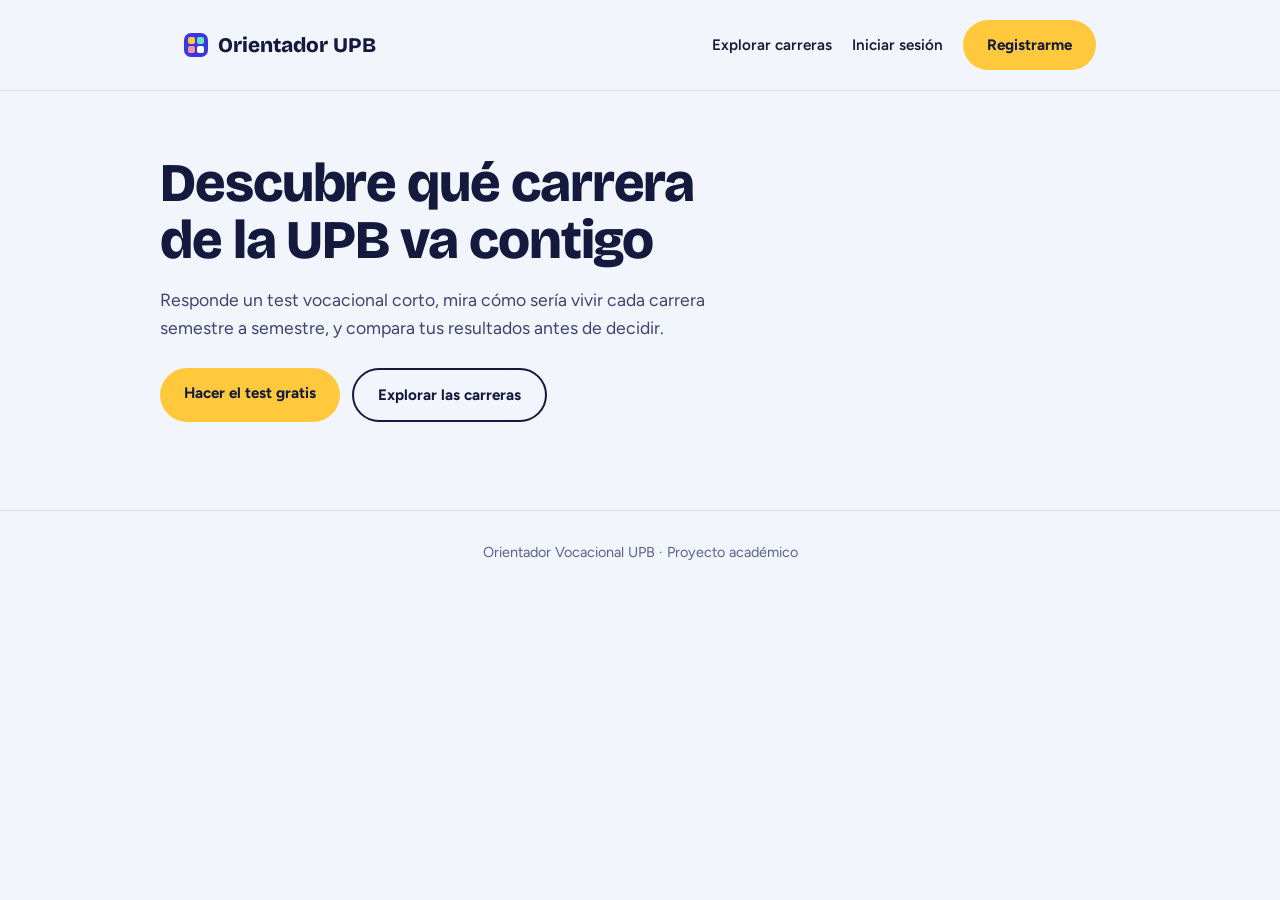
==== proyecto-registro/src/main/resources/static/index.html @ f537aee7 "Sprint 5 y 6" ====
<!DOCTYPE html>
<html lang="es">
<head>
    <meta charset="UTF-8">
    <meta name="viewport" content="width=device-width, initial-scale=1">
    <title>Orientador Vocacional UPB</title>
    <link rel="preconnect" href="https://fonts.googleapis.com">
    <link rel="preconnect" href="https://fonts.gstatic.com" crossorigin>
    <link href="https://fonts.googleapis.com/css2?family=Bricolage+Grotesque:opsz,wght@12..96,500;12..96,800&family=Figtree:wght@400;500;600&display=swap" rel="stylesheet">
    <link rel="stylesheet" href="css/estilo.css">
</head>
<body>
<header class="nav" id="nav"></header>
<main class="wrap hero">
    <h1>Descubre qué carrera de la UPB va contigo</h1>
    <p>Responde un test vocacional corto, mira cómo sería vivir cada carrera semestre a semestre, y compara tus resultados antes de decidir.</p>
    <div class="acts">
        <a class="btn sun" href="registro.html">Hacer el test gratis</a>
        <a class="btn outline" href="explorar.html">Explorar las carreras</a>
    </div>
</main>
<footer class="pie">Orientador Vocacional UPB · Proyecto académico</footer>
<script src="js/sesion.js"></script>
<script>pintarNav();</script>
</body>
</html>
---- proyecto-registro/src/main/resources/static/css/estilo.css ----
:root{
  --ink:#141a3d; --paper:#f3f5fc; --blue:#3a36e0; --sun:#ffc83d;
  --mint:#6fe0c0; --rose:#ff8fa3; --line:#d9ddf0; --white:#fff;
  --display:'Bricolage Grotesque',Georgia,sans-serif;
  --body:'Figtree',system-ui,-apple-system,'Segoe UI',sans-serif;
}
*{box-sizing:border-box;margin:0;padding:0}
html{scroll-behavior:smooth}
body{font-family:var(--body);color:var(--ink);background:var(--paper);line-height:1.6;font-size:1.0625rem;opacity:0;animation:aparecer .4s ease forwards}
@keyframes aparecer{to{opacity:1}}
h1,h2,h3{font-family:var(--display);line-height:1.05;letter-spacing:-.02em}
a{color:inherit}
:focus-visible{outline:3px solid var(--blue);outline-offset:3px;border-radius:6px}
.wrap{max-width:960px;margin:0 auto;padding:0 24px}

/* Nav */
header.nav{padding:20px 0;border-bottom:1px solid var(--line);margin-bottom:8px}
header.nav .wrap{display:flex;align-items:center;justify-content:space-between;gap:16px;flex-wrap:wrap}
.logo{font-family:var(--display);font-weight:800;font-size:1.3rem;text-decoration:none;display:flex;align-items:center;gap:10px}
.logo i{width:24px;height:24px;border-radius:7px;background:var(--blue);display:grid;grid-template-columns:1fr 1fr;gap:2px;padding:4px}
.logo i b{background:var(--sun);border-radius:2px;display:block}
.logo i b:nth-child(2){background:var(--mint)}
.logo i b:nth-child(3){background:var(--rose)}
.logo i b:nth-child(4){background:var(--white)}
.nav-links{display:flex;gap:20px;font-weight:600;align-items:center;flex-wrap:wrap}
.nav-links a{text-decoration:none;font-size:.95rem}
.nav-links a:hover{text-decoration:underline;text-underline-offset:5px}

/* Botones */
.btn{display:inline-block;background:var(--ink);color:var(--white);padding:13px 24px;border-radius:999px;font-weight:700;text-decoration:none;border:none;cursor:pointer;font-size:.95rem;transition:transform .15s,background .15s}
.btn:hover{background:var(--blue);transform:translateY(-2px)}
.btn:active{transform:translateY(0)}
.btn.sun{background:var(--sun);color:var(--ink)}
.btn.sun:hover{background:#ffd666}
.btn.outline{background:transparent;color:var(--ink);border:2px solid var(--ink)}
.btn.outline:hover{background:var(--ink);color:var(--white)}
.btn.block{display:block;width:100%;text-align:center}
.btn:disabled{opacity:.5;cursor:not-allowed;transform:none}

/* Tarjetas neo-brutalistas */
.card{background:var(--white);border:2px solid var(--ink);border-radius:20px;padding:24px;margin-bottom:18px;box-shadow:6px 6px 0 var(--ink);transition:transform .15s,box-shadow .15s}
.card.hoverable:hover{transform:translate(-3px,-3px);box-shadow:9px 9px 0 var(--ink)}
.card h3{font-size:1.25rem;margin-bottom:6px}

/* Hero (pagina de inicio) */
.hero{padding:56px 0 48px}
.hero h1{font-size:clamp(2.2rem,5vw,3.4rem);font-weight:800;max-width:16ch}
.hero p{margin:16px 0 26px;max-width:52ch;color:#3d4372;font-size:1.1rem}
.hero .acts{display:flex;gap:12px;flex-wrap:wrap}

/* Formularios (registro / login) */
.form-card{max-width:420px;margin:40px auto;background:var(--white);border:2px solid var(--ink);border-radius:22px;padding:34px;box-shadow:8px 8px 0 var(--ink)}
.form-card h2{margin-bottom:6px}
.form-card .sub{color:#5b6190;margin-bottom:22px;font-size:.95rem}
label{display:block;font-weight:600;font-size:.9rem;margin:14px 0 6px}
input[type=email],input[type=password],input[type=text]{width:100%;padding:12px 14px;border:2px solid var(--line);border-radius:12px;font-family:var(--body);font-size:1rem;transition:border-color .15s}
input:focus{border-color:var(--blue);outline:none}
small{color:#5b6190;font-size:.82rem}

/* Alertas */
.alerta{border-radius:14px;padding:12px 16px;margin:14px 0;font-weight:600;font-size:.92rem}
.alerta.error{background:#ffe3e8;color:#b3233f;border:2px solid var(--rose)}
.alerta.aviso{background:#fff4d6;color:#8a6400;border:2px solid var(--sun)}
.alerta.exito{background:#e3fbf3;color:#117a56;border:2px solid var(--mint)}

/* Badges */
.badge-area{display:inline-block;background:var(--mint);padding:5px 14px;border-radius:999px;font-size:.82rem;font-weight:700;margin-bottom:10px}

/* Barra de afinidad / progreso */
.bar{margin-bottom:14px}
.bar div{display:flex;justify-content:space-between;font-weight:700;font-size:.95rem;margin-bottom:6px}
.bar span{display:block;height:14px;border-radius:99px;background:var(--line);overflow:hidden}
.bar span i{display:block;height:100%;border-radius:99px;background:var(--blue);transition:width .6s cubic-bezier(.3,1.2,.4,1)}

.motivo{color:#5b6190;font-size:.93rem;margin-top:8px}
.detalle-seccion{margin-top:18px}
.detalle-seccion h4{font-size:.95rem;margin-bottom:6px;color:#3d4372;text-transform:uppercase;letter-spacing:.03em}

/* Grilla de tarjetas */
.grid-cards{display:grid;grid-template-columns:repeat(auto-fill,minmax(260px,1fr));gap:18px}

/* Pantalla de carga */
.pantalla-carga{display:none;position:fixed;inset:0;background:rgba(20,26,61,.92);color:var(--white);align-items:center;justify-content:center;flex-direction:column;gap:18px;z-index:50}
.spinner{width:48px;height:48px;border:5px solid #444b8c;border-top-color:var(--sun);border-radius:50%;animation:girar .8s linear infinite}
@keyframes girar{to{transform:rotate(360deg)}}

/* Opciones del test, como tarjetas seleccionables */
.opcion-test{display:block;border:2px solid var(--line);border-radius:14px;padding:14px 16px;margin:10px 0;cursor:pointer;font-weight:600;transition:border-color .15s,background .15s}
.opcion-test:hover{border-color:var(--blue)}
.opcion-test input{margin-right:10px}
.opcion-test.seleccionada{border-color:var(--blue);background:#eeeeff}

footer.pie{padding:30px 0;border-top:1px solid var(--line);color:#5b6190;font-size:.9rem;text-align:center;margin-top:40px}

@media(max-width:640px){
  .nav-links{display:none}
  .form-card{margin:24px auto;padding:24px}
}
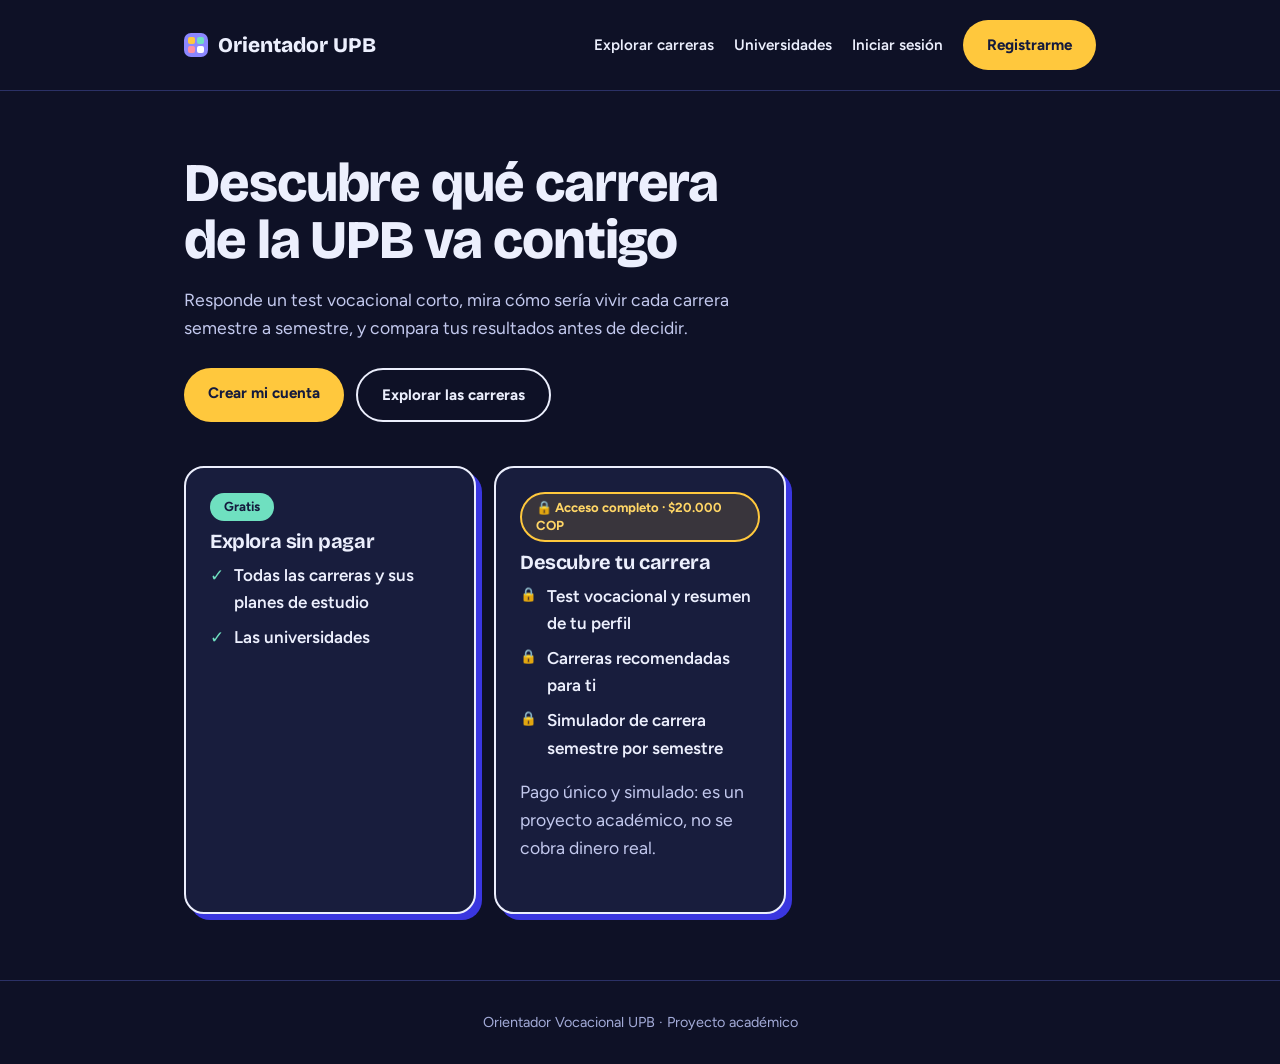
==== commit d90d5336: "Commit 10: Comprobar funcionamiento" ====
--- a/proyecto-registro/src/main/resources/static/index.html
+++ b/proyecto-registro/src/main/resources/static/index.html
@@ -15,12 +15,33 @@
     <h1>Descubre qué carrera de la UPB va contigo</h1>
     <p>Responde un test vocacional corto, mira cómo sería vivir cada carrera semestre a semestre, y compara tus resultados antes de decidir.</p>
     <div class="acts">
-        <a class="btn sun" href="registro.html">Hacer el test gratis</a>
+        <a class="btn sun" href="registro.html">Crear mi cuenta</a>
         <a class="btn outline" href="explorar.html">Explorar las carreras</a>
+    </div>
+
+    <div class="grid-cards" style="margin-top:44px">
+        <div class="card">
+            <span class="badge-area">Gratis</span>
+            <h3>Explora sin pagar</h3>
+            <ul class="lista-incluye gratis">
+                <li>Todas las carreras y sus planes de estudio</li>
+                <li>Las universidades</li>
+            </ul>
+        </div>
+        <div class="card">
+            <span class="badge-bloqueado">🔒 Acceso completo · $20.000 COP</span>
+            <h3>Descubre tu carrera</h3>
+            <ul class="lista-incluye con-candado">
+                <li>Test vocacional y resumen de tu perfil</li>
+                <li>Carreras recomendadas para ti</li>
+                <li>Simulador de carrera semestre por semestre</li>
+            </ul>
+            <p class="motivo">Pago único y simulado: es un proyecto académico, no se cobra dinero real.</p>
+        </div>
     </div>
 </main>
 <footer class="pie">Orientador Vocacional UPB · Proyecto académico</footer>
+<script src="js/utilidadesDom.js"></script>
 <script src="js/sesion.js"></script>
-<script>pintarNav();</script>
 </body>
 </html>
--- a/proyecto-registro/src/main/resources/static/css/estilo.css
+++ b/proyecto-registro/src/main/resources/static/css/estilo.css
@@ -1,17 +1,22 @@
 :root{
-  --ink:#141a3d; --paper:#f3f5fc; --blue:#3a36e0; --sun:#ffc83d;
-  --mint:#6fe0c0; --rose:#ff8fa3; --line:#d9ddf0; --white:#fff;
+  /* Modo oscuro: "ink" es el color del texto, "paper" el fondo, "white" la superficie de las tarjetas */
+  --ink:#eceffd; --paper:#0e1126; --blue:#8b87ff; --sun:#ffc83d;
+  --mint:#6fe0c0; --rose:#ff8fa3; --line:#2b3166; --white:#181d3d;
+  --suave:#a3abd8; --medio:#c3c9ee; --sombra:#3a36e0; --texto-sobre-claro:#141a3d;
   --display:'Bricolage Grotesque',Georgia,sans-serif;
   --body:'Figtree',system-ui,-apple-system,'Segoe UI',sans-serif;
+  color-scheme:dark;
 }
 *{box-sizing:border-box;margin:0;padding:0}
 html{scroll-behavior:smooth}
-body{font-family:var(--body);color:var(--ink);background:var(--paper);line-height:1.6;font-size:1.0625rem;opacity:0;animation:aparecer .4s ease forwards}
+body{min-height:100vh;display:flex;flex-direction:column;font-family:var(--body);color:var(--ink);background:var(--paper);line-height:1.6;font-size:1.0625rem;opacity:0;animation:aparecer .4s ease forwards}
 @keyframes aparecer{to{opacity:1}}
 h1,h2,h3{font-family:var(--display);line-height:1.05;letter-spacing:-.02em}
 a{color:inherit}
 :focus-visible{outline:3px solid var(--blue);outline-offset:3px;border-radius:6px}
-.wrap{max-width:960px;margin:0 auto;padding:0 24px}
+.wrap{max-width:960px;width:100%;margin:0 auto;padding:0 24px}
+body>main{flex:1 0 auto;padding-bottom:40px}
+body>.form-card{width:100%}
 
 /* Nav */
 header.nav{padding:20px 0;border-bottom:1px solid var(--line);margin-bottom:8px}
@@ -21,50 +26,51 @@
 .logo i b{background:var(--sun);border-radius:2px;display:block}
 .logo i b:nth-child(2){background:var(--mint)}
 .logo i b:nth-child(3){background:var(--rose)}
-.logo i b:nth-child(4){background:var(--white)}
+.logo i b:nth-child(4){background:#fff}
 .nav-links{display:flex;gap:20px;font-weight:600;align-items:center;flex-wrap:wrap}
 .nav-links a{text-decoration:none;font-size:.95rem}
 .nav-links a:hover{text-decoration:underline;text-underline-offset:5px}
 
 /* Botones */
-.btn{display:inline-block;background:var(--ink);color:var(--white);padding:13px 24px;border-radius:999px;font-weight:700;text-decoration:none;border:none;cursor:pointer;font-size:.95rem;transition:transform .15s,background .15s}
-.btn:hover{background:var(--blue);transform:translateY(-2px)}
+.btn{display:inline-block;background:var(--ink);color:var(--texto-sobre-claro);padding:13px 24px;border-radius:999px;font-weight:700;text-decoration:none;border:none;cursor:pointer;font-size:.95rem;transition:transform .15s,background .15s}
+.btn:hover{background:var(--blue);color:var(--texto-sobre-claro);transform:translateY(-2px)}
 .btn:active{transform:translateY(0)}
-.btn.sun{background:var(--sun);color:var(--ink)}
+.btn.sun{background:var(--sun);color:var(--texto-sobre-claro)}
 .btn.sun:hover{background:#ffd666}
 .btn.outline{background:transparent;color:var(--ink);border:2px solid var(--ink)}
-.btn.outline:hover{background:var(--ink);color:var(--white)}
+.btn.outline:hover{background:var(--ink);color:var(--texto-sobre-claro)}
 .btn.block{display:block;width:100%;text-align:center}
 .btn:disabled{opacity:.5;cursor:not-allowed;transform:none}
 
 /* Tarjetas neo-brutalistas */
-.card{background:var(--white);border:2px solid var(--ink);border-radius:20px;padding:24px;margin-bottom:18px;box-shadow:6px 6px 0 var(--ink);transition:transform .15s,box-shadow .15s}
-.card.hoverable:hover{transform:translate(-3px,-3px);box-shadow:9px 9px 0 var(--ink)}
+.card{background:var(--white);border:2px solid var(--ink);border-radius:20px;padding:24px;margin-bottom:18px;box-shadow:6px 6px 0 var(--sombra);transition:transform .15s,box-shadow .15s}
+.card.hoverable:hover{transform:translate(-3px,-3px);box-shadow:9px 9px 0 var(--sombra)}
 .card h3{font-size:1.25rem;margin-bottom:6px}
 
 /* Hero (pagina de inicio) */
-.hero{padding:56px 0 48px}
+.hero{padding:56px 24px 48px}
 .hero h1{font-size:clamp(2.2rem,5vw,3.4rem);font-weight:800;max-width:16ch}
-.hero p{margin:16px 0 26px;max-width:52ch;color:#3d4372;font-size:1.1rem}
+.hero p{margin:16px 0 26px;max-width:52ch;color:var(--medio);font-size:1.1rem}
 .hero .acts{display:flex;gap:12px;flex-wrap:wrap}
 
 /* Formularios (registro / login) */
-.form-card{max-width:420px;margin:40px auto;background:var(--white);border:2px solid var(--ink);border-radius:22px;padding:34px;box-shadow:8px 8px 0 var(--ink)}
+.form-card{max-width:420px;margin:40px auto;background:var(--white);border:2px solid var(--ink);border-radius:22px;padding:34px;box-shadow:8px 8px 0 var(--sombra)}
 .form-card h2{margin-bottom:6px}
-.form-card .sub{color:#5b6190;margin-bottom:22px;font-size:.95rem}
+.form-card .sub{color:var(--suave);margin-bottom:22px;font-size:.95rem}
 label{display:block;font-weight:600;font-size:.9rem;margin:14px 0 6px}
 input[type=email],input[type=password],input[type=text]{width:100%;padding:12px 14px;border:2px solid var(--line);border-radius:12px;font-family:var(--body);font-size:1rem;transition:border-color .15s}
+input{background:var(--paper);color:var(--ink)}
 input:focus{border-color:var(--blue);outline:none}
-small{color:#5b6190;font-size:.82rem}
+small{color:var(--suave);font-size:.82rem}
 
 /* Alertas */
 .alerta{border-radius:14px;padding:12px 16px;margin:14px 0;font-weight:600;font-size:.92rem}
-.alerta.error{background:#ffe3e8;color:#b3233f;border:2px solid var(--rose)}
-.alerta.aviso{background:#fff4d6;color:#8a6400;border:2px solid var(--sun)}
-.alerta.exito{background:#e3fbf3;color:#117a56;border:2px solid var(--mint)}
+.alerta.error{background:rgba(255,143,163,.14);color:#ffb3c1;border:2px solid var(--rose)}
+.alerta.aviso{background:rgba(255,200,61,.14);color:#ffd666;border:2px solid var(--sun)}
+.alerta.exito{background:rgba(111,224,192,.12);color:#8cf0d2;border:2px solid var(--mint)}
 
 /* Badges */
-.badge-area{display:inline-block;background:var(--mint);padding:5px 14px;border-radius:999px;font-size:.82rem;font-weight:700;margin-bottom:10px}
+.badge-area{display:inline-block;background:var(--mint);color:var(--texto-sobre-claro);padding:5px 14px;border-radius:16px;line-height:1.35;font-size:.82rem;font-weight:700;margin-bottom:10px}
 
 /* Barra de afinidad / progreso */
 .bar{margin-bottom:14px}
@@ -72,15 +78,15 @@
 .bar span{display:block;height:14px;border-radius:99px;background:var(--line);overflow:hidden}
 .bar span i{display:block;height:100%;border-radius:99px;background:var(--blue);transition:width .6s cubic-bezier(.3,1.2,.4,1)}
 
-.motivo{color:#5b6190;font-size:.93rem;margin-top:8px}
+.motivo{color:var(--suave);font-size:.93rem;margin-top:8px}
 .detalle-seccion{margin-top:18px}
-.detalle-seccion h4{font-size:.95rem;margin-bottom:6px;color:#3d4372;text-transform:uppercase;letter-spacing:.03em}
+.detalle-seccion h4{font-size:.95rem;margin-bottom:6px;color:var(--medio);text-transform:uppercase;letter-spacing:.03em}
 
 /* Grilla de tarjetas */
 .grid-cards{display:grid;grid-template-columns:repeat(auto-fill,minmax(260px,1fr));gap:18px}
 
 /* Pantalla de carga */
-.pantalla-carga{display:none;position:fixed;inset:0;background:rgba(20,26,61,.92);color:var(--white);align-items:center;justify-content:center;flex-direction:column;gap:18px;z-index:50}
+.pantalla-carga{display:none;position:fixed;inset:0;background:rgba(6,8,22,.92);color:#eceffd;align-items:center;justify-content:center;flex-direction:column;gap:18px;z-index:50}
 .spinner{width:48px;height:48px;border:5px solid #444b8c;border-top-color:var(--sun);border-radius:50%;animation:girar .8s linear infinite}
 @keyframes girar{to{transform:rotate(360deg)}}
 
@@ -88,11 +94,124 @@
 .opcion-test{display:block;border:2px solid var(--line);border-radius:14px;padding:14px 16px;margin:10px 0;cursor:pointer;font-weight:600;transition:border-color .15s,background .15s}
 .opcion-test:hover{border-color:var(--blue)}
 .opcion-test input{margin-right:10px}
-.opcion-test.seleccionada{border-color:var(--blue);background:#eeeeff}
-
-footer.pie{padding:30px 0;border-top:1px solid var(--line);color:#5b6190;font-size:.9rem;text-align:center;margin-top:40px}
+.opcion-test.seleccionada{border-color:var(--blue);background:rgba(139,135,255,.18)}
+
+footer.pie{padding:30px 0;border-top:1px solid var(--line);color:var(--suave);font-size:.9rem;text-align:center;margin-top:auto;flex-shrink:0}
 
 @media(max-width:640px){
   .nav-links{display:none}
   .form-card{margin:24px auto;padding:24px}
-}+}
+
+
+/* Buscador */
+.buscador{margin-bottom:22px;max-width:520px}
+.buscador label{display:block;font-weight:700;margin-bottom:6px}
+.buscador input{width:100%}
+.buscador small{display:block;margin-top:6px;color:var(--suave)}
+
+/* Etiquetas de informacion de universidades */
+.badge-completa,.badge-parcial{display:inline-block;padding:5px 14px;border-radius:999px;font-size:.82rem;font-weight:700;margin-top:6px}
+.badge-completa{background:rgba(111,224,192,.12);color:#8cf0d2;border:2px solid var(--mint)}
+.badge-parcial{background:rgba(255,200,61,.14);color:#ffd666;border:2px solid var(--sun)}
+
+/* Plan de estudios (pensum) */
+.pensum-resumen{font-weight:700;margin-bottom:10px}
+.semestre-bloque{border:2px solid var(--line);border-radius:14px;padding:10px 16px;margin-bottom:10px;background:var(--white)}
+.semestre-bloque summary{cursor:pointer;font-weight:700;padding:6px 0}
+.semestre-bloque .descripcion-semestre{color:var(--suave);font-size:.9rem;margin:6px 0 10px}
+.tabla-pensum{width:100%;border-collapse:collapse;font-size:.92rem;margin-bottom:8px}
+.tabla-pensum th,.tabla-pensum td{text-align:left;padding:8px 10px;border-bottom:1px solid var(--line);vertical-align:top}
+.tabla-pensum th{font-size:.8rem;text-transform:uppercase;letter-spacing:.03em;color:var(--medio)}
+.tabla-pensum td.num,.tabla-pensum th.num{text-align:right;white-space:nowrap}
+.tabla-pensum tfoot td{font-weight:700;border-bottom:none}
+
+
+/* Detalle de materia (ventana emergente al hacer clic) */
+.materia-fila{cursor:pointer}
+.materia-fila:hover{background:rgba(255,255,255,.06)}
+.materia-boton{background:none;border:none;padding:0;font:inherit;color:inherit;text-align:left;cursor:pointer;text-decoration:underline dotted;text-underline-offset:4px}
+.dialogo-materia{margin:auto;border:2px solid var(--ink);border-radius:20px;padding:0;max-width:420px;width:calc(100% - 32px);background:var(--white);color:var(--ink);box-shadow:6px 6px 0 var(--sombra)}
+.dialogo-materia::backdrop{background:rgba(4,6,18,.75)}
+.dialogo-materia .contenido-dialogo{padding:24px}
+.dialogo-materia h3{font-size:1.25rem;margin-bottom:14px}
+.datos-materia{display:grid;grid-template-columns:auto 1fr;gap:8px 16px;margin-bottom:18px}
+.datos-materia dt{font-weight:700;color:var(--medio)}
+.datos-materia dd{margin:0}
+/* Simulador de carrera (linea de tiempo semestre por semestre) */
+.linea-tiempo{list-style:none;display:flex;flex-wrap:wrap;gap:10px;margin:18px 0}
+.paso-tiempo{display:flex;align-items:center}
+.paso-tiempo:not(:last-child)::after{content:"";width:14px;height:3px;margin-left:10px;background:var(--line);border-radius:2px}
+.paso-tiempo.hecho:not(:last-child)::after{background:var(--blue)}
+.punto-tiempo{display:grid;place-items:center;width:36px;height:36px;border-radius:50%;border:2px solid var(--line);background:var(--white);font-weight:700;font-size:.9rem;color:var(--suave)}
+.paso-tiempo.hecho .punto-tiempo{background:var(--blue);border-color:var(--blue);color:var(--texto-sobre-claro)}
+.paso-tiempo.actual .punto-tiempo{background:var(--sun);border-color:var(--ink);color:var(--texto-sobre-claro);box-shadow:3px 3px 0 var(--sombra)}
+.controles-simulador{display:flex;justify-content:space-between;gap:12px;margin:14px 0 22px}
+.resumen-final{margin-top:8px}
+.resumen-final h2{font-size:1.4rem;margin-bottom:14px}
+.datos-resumen{display:grid;grid-template-columns:repeat(auto-fit,minmax(170px,1fr));gap:12px;margin-bottom:14px}
+.dato-resumen{border:2px solid var(--line);border-radius:14px;padding:12px 14px;background:var(--paper)}
+.dato-resumen dt{font-size:.8rem;text-transform:uppercase;letter-spacing:.03em;color:var(--medio)}
+.dato-resumen dd{margin:0;font-family:var(--display);font-weight:800;font-size:1.3rem}
+
+/* Materias en la simulacion (tarjeta con temas dificiles) */
+.lista-materias-sim{display:grid;gap:12px;margin-top:14px}
+.materia-sim{border:2px solid var(--line);border-radius:14px;padding:14px 16px;background:var(--paper)}
+.materia-sim-encabezado{display:flex;justify-content:space-between;align-items:flex-start;gap:12px}
+.materia-sim h3{font-size:1.05rem;margin:0}
+.chip-creditos{flex-shrink:0;border:2px solid var(--blue);border-radius:999px;padding:2px 12px;font-size:.8rem;font-weight:700;color:var(--blue)}
+.enfoque-materia{color:var(--suave);font-size:.88rem;margin:4px 0 0}
+.materia-sim h4{font-size:.8rem;text-transform:uppercase;letter-spacing:.03em;color:var(--medio);margin:12px 0 4px}
+.temas-dificiles{margin:0;padding-left:20px;font-size:.93rem}
+.temas-dificiles li{margin-bottom:2px}
+.total-semestre{font-weight:700;text-align:right;margin-top:4px}
+.nota-electiva{margin:10px 0 0;font-size:.88rem;font-style:italic;color:var(--suave)}
+
+/* ============================================================
+   Sprint 10: acceso completo, pago y pasarela simulada
+   ============================================================ */
+
+/* Paginas que solo se ven pagando: se ocultan hasta confirmar el acceso (evita ver contenido y que luego salte a pagar). */
+body[data-requiere-acceso]:not(.acceso-verificado) > main{visibility:hidden}
+
+.lista-incluye{list-style:none;display:grid;gap:8px;margin-top:10px}
+.lista-incluye li{display:flex;gap:10px;align-items:flex-start;font-weight:600}
+.lista-incluye.gratis li::before{content:"✓";color:var(--mint);font-weight:800}
+.lista-incluye.con-candado li::before{content:"🔒";font-size:.85rem;line-height:1.7}
+
+.badge-bloqueado{display:inline-block;background:rgba(255,200,61,.14);color:#ffd666;border:2px solid var(--sun);padding:5px 14px;border-radius:999px;line-height:1.35;font-size:.82rem;font-weight:700;margin-bottom:10px}
+.nota-bloqueo{margin:-4px 0 14px}
+
+.precio-pago{display:flex;align-items:baseline;gap:10px;flex-wrap:wrap;margin:6px 0 14px}
+.precio-pago strong{font-family:var(--display);font-size:2.4rem;line-height:1}
+.precio-pago span{color:var(--suave);font-weight:600}
+
+/* Pasarela simulada */
+.banner-pruebas{background:rgba(255,200,61,.14);border:2px dashed var(--sun);color:#ffd666;border-radius:14px;padding:10px 16px;font-weight:700;font-size:.9rem;text-align:center;margin:24px 0 16px}
+.pasarela-cabecera{display:flex;justify-content:space-between;align-items:center;gap:12px;flex-wrap:wrap;margin-bottom:16px;padding-bottom:12px;border-bottom:1px solid var(--line)}
+.pasarela-cabecera b{font-family:var(--display);font-size:1.3rem}
+.pasarela-cabecera span{color:var(--suave);font-size:.85rem}
+.datos-pago{display:grid;grid-template-columns:auto 1fr;gap:6px 16px;margin-bottom:10px}
+.datos-pago dt{font-weight:700;color:var(--medio)}
+.datos-pago dd{margin:0;word-break:break-all}
+.fila-tarjeta{display:grid;grid-template-columns:1fr 1fr;gap:14px}
+.acciones-pago{display:flex;gap:12px;margin-top:22px;flex-wrap:wrap}
+.acciones-pago .btn{flex:1;text-align:center;white-space:nowrap}
+.tarjetas-prueba{margin-top:20px;border:2px solid var(--line);border-radius:14px;padding:10px 16px}
+.tarjetas-prueba summary{cursor:pointer;font-weight:700}
+.tarjetas-prueba table{width:100%;border-collapse:collapse;margin-top:10px;font-size:.9rem}
+.tarjetas-prueba td{padding:8px 6px;border-bottom:1px solid var(--line);vertical-align:middle}
+.tarjetas-prueba td:first-child{white-space:nowrap;font-variant-numeric:tabular-nums}
+.tarjetas-prueba tr:last-child td{border-bottom:none}
+.btn-mini{padding:6px 14px;font-size:.8rem;border-width:2px}
+.resultado-pago h1{margin-bottom:12px}
+.resultado-pago .acciones-pago{margin-top:18px}
+@media(max-width:640px){
+  .fila-tarjeta{grid-template-columns:1fr}
+  /* Tarjetas de prueba: cada fila en dos lineas para que quepa en pantallas angostas */
+  .tarjetas-prueba table{display:block}
+  .tarjetas-prueba tr{display:grid;grid-template-columns:1fr auto;gap:2px 10px;align-items:center;padding:8px 0;border-bottom:1px solid var(--line)}
+  .tarjetas-prueba tr:last-child{border-bottom:none}
+  .tarjetas-prueba td{border-bottom:none;padding:2px 0}
+  .tarjetas-prueba td:nth-child(3){grid-column:2;grid-row:1 / span 2}
+}
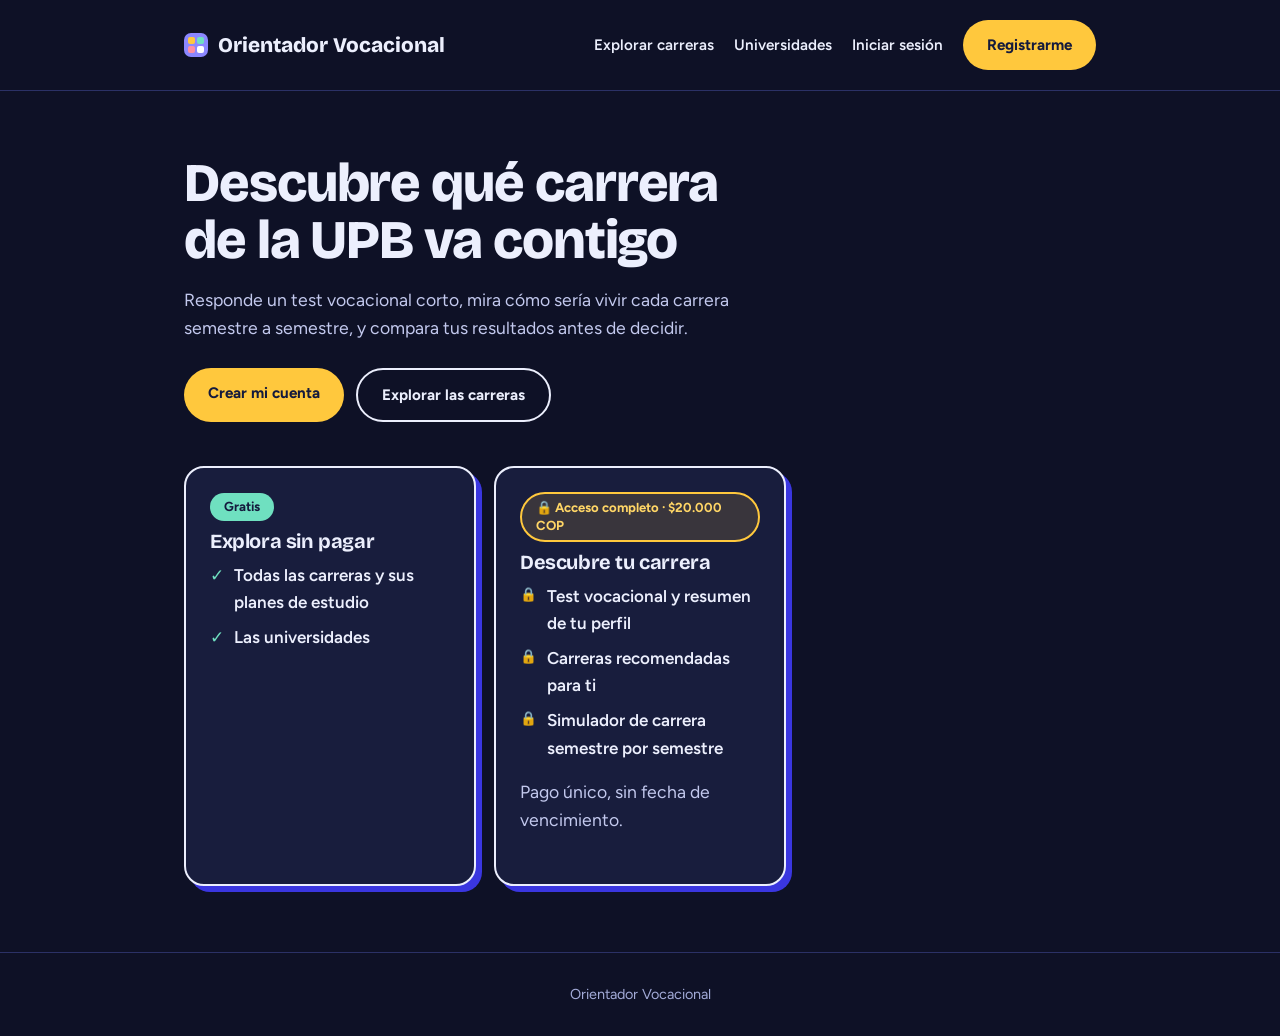
==== commit 57d7451c: "Correciones de seguridad y agregado de pruebas" ====
--- a/proyecto-registro/src/main/resources/static/index.html
+++ b/proyecto-registro/src/main/resources/static/index.html
@@ -3,7 +3,7 @@
 <head>
     <meta charset="UTF-8">
     <meta name="viewport" content="width=device-width, initial-scale=1">
-    <title>Orientador Vocacional UPB</title>
+    <title>Orientador Vocacional</title>
     <link rel="preconnect" href="https://fonts.googleapis.com">
     <link rel="preconnect" href="https://fonts.gstatic.com" crossorigin>
     <link href="https://fonts.googleapis.com/css2?family=Bricolage+Grotesque:opsz,wght@12..96,500;12..96,800&family=Figtree:wght@400;500;600&display=swap" rel="stylesheet">
@@ -15,7 +15,7 @@
     <h1>Descubre qué carrera de la UPB va contigo</h1>
     <p>Responde un test vocacional corto, mira cómo sería vivir cada carrera semestre a semestre, y compara tus resultados antes de decidir.</p>
     <div class="acts">
-        <a class="btn sun" href="registro.html">Crear mi cuenta</a>
+        <a class="btn sun" id="btnPrincipal" href="registro.html">Crear mi cuenta</a>
         <a class="btn outline" href="explorar.html">Explorar las carreras</a>
     </div>
 
@@ -36,12 +36,13 @@
                 <li>Carreras recomendadas para ti</li>
                 <li>Simulador de carrera semestre por semestre</li>
             </ul>
-            <p class="motivo">Pago único y simulado: es un proyecto académico, no se cobra dinero real.</p>
+            <p class="motivo">Pago único, sin fecha de vencimiento.</p>
         </div>
     </div>
 </main>
-<footer class="pie">Orientador Vocacional UPB · Proyecto académico</footer>
+<footer class="pie">Orientador Vocacional</footer>
 <script src="js/utilidadesDom.js"></script>
 <script src="js/sesion.js"></script>
+<script src="js/index.js"></script>
 </body>
 </html>
--- a/proyecto-registro/src/main/resources/static/css/estilo.css
+++ b/proyecto-registro/src/main/resources/static/css/estilo.css
@@ -197,21 +197,29 @@
 .fila-tarjeta{display:grid;grid-template-columns:1fr 1fr;gap:14px}
 .acciones-pago{display:flex;gap:12px;margin-top:22px;flex-wrap:wrap}
 .acciones-pago .btn{flex:1;text-align:center;white-space:nowrap}
-.tarjetas-prueba{margin-top:20px;border:2px solid var(--line);border-radius:14px;padding:10px 16px}
-.tarjetas-prueba summary{cursor:pointer;font-weight:700}
-.tarjetas-prueba table{width:100%;border-collapse:collapse;margin-top:10px;font-size:.9rem}
-.tarjetas-prueba td{padding:8px 6px;border-bottom:1px solid var(--line);vertical-align:middle}
-.tarjetas-prueba td:first-child{white-space:nowrap;font-variant-numeric:tabular-nums}
-.tarjetas-prueba tr:last-child td{border-bottom:none}
-.btn-mini{padding:6px 14px;font-size:.8rem;border-width:2px}
 .resultado-pago h1{margin-bottom:12px}
 .resultado-pago .acciones-pago{margin-top:18px}
 @media(max-width:640px){
   .fila-tarjeta{grid-template-columns:1fr}
-  /* Tarjetas de prueba: cada fila en dos lineas para que quepa en pantallas angostas */
-  .tarjetas-prueba table{display:block}
-  .tarjetas-prueba tr{display:grid;grid-template-columns:1fr auto;gap:2px 10px;align-items:center;padding:8px 0;border-bottom:1px solid var(--line)}
-  .tarjetas-prueba tr:last-child{border-bottom:none}
-  .tarjetas-prueba td{border-bottom:none;padding:2px 0}
-  .tarjetas-prueba td:nth-child(3){grid-column:2;grid-row:1 / span 2}
-}
+          }
+
+/* Historial de tests (perfil) */
+.historial{display:grid;gap:14px;margin-bottom:18px}
+.historial>.btn{justify-self:start}
+.intento{display:grid;grid-template-columns:84px 1fr;gap:18px;align-items:center;background:var(--white);border:2px solid var(--line);border-radius:18px;padding:14px 18px;transition:transform .15s,border-color .15s}
+.intento:hover{transform:translateY(-2px);border-color:var(--blue)}
+.intento[hidden]{display:none}
+.intento.reciente{border-color:var(--blue)}
+.intento-fecha{text-align:center;background:var(--paper);border:2px solid var(--line);border-radius:14px;padding:8px 4px;line-height:1.15}
+.intento-fecha .dia{display:block;font-family:var(--display);font-weight:800;font-size:1.7rem}
+.intento-fecha .mes{display:block;font-size:.72rem;text-transform:uppercase;color:var(--suave);font-weight:700}
+.intento-fecha .hora{display:block;font-size:.72rem;color:var(--suave);margin-top:4px}
+.intento-areas{display:flex;flex-wrap:wrap;gap:8px;align-items:center}
+.etiqueta-reciente{background:var(--sun);color:var(--texto-sobre-claro);padding:3px 10px;border-radius:999px;font-size:.72rem;font-weight:800;text-transform:uppercase;letter-spacing:.04em}
+.chip-area{display:inline-flex;gap:6px;align-items:center;background:var(--paper);border:2px solid var(--line);border-radius:999px;padding:5px 12px;font-size:.85rem;font-weight:600;line-height:1.3}
+.chip-area b{color:var(--mint)}
+.chip-area.principal{background:var(--mint);border-color:var(--mint);color:var(--texto-sobre-claro)}
+.chip-area.principal b{color:var(--texto-sobre-claro)}
+@media(max-width:640px){.intento{grid-template-columns:68px 1fr;gap:12px;padding:12px}.intento-fecha .dia{font-size:1.4rem}}
+.btn-mini{padding:7px 16px;font-size:.82rem}
+.intento-areas .btn-mini{margin-left:auto}
